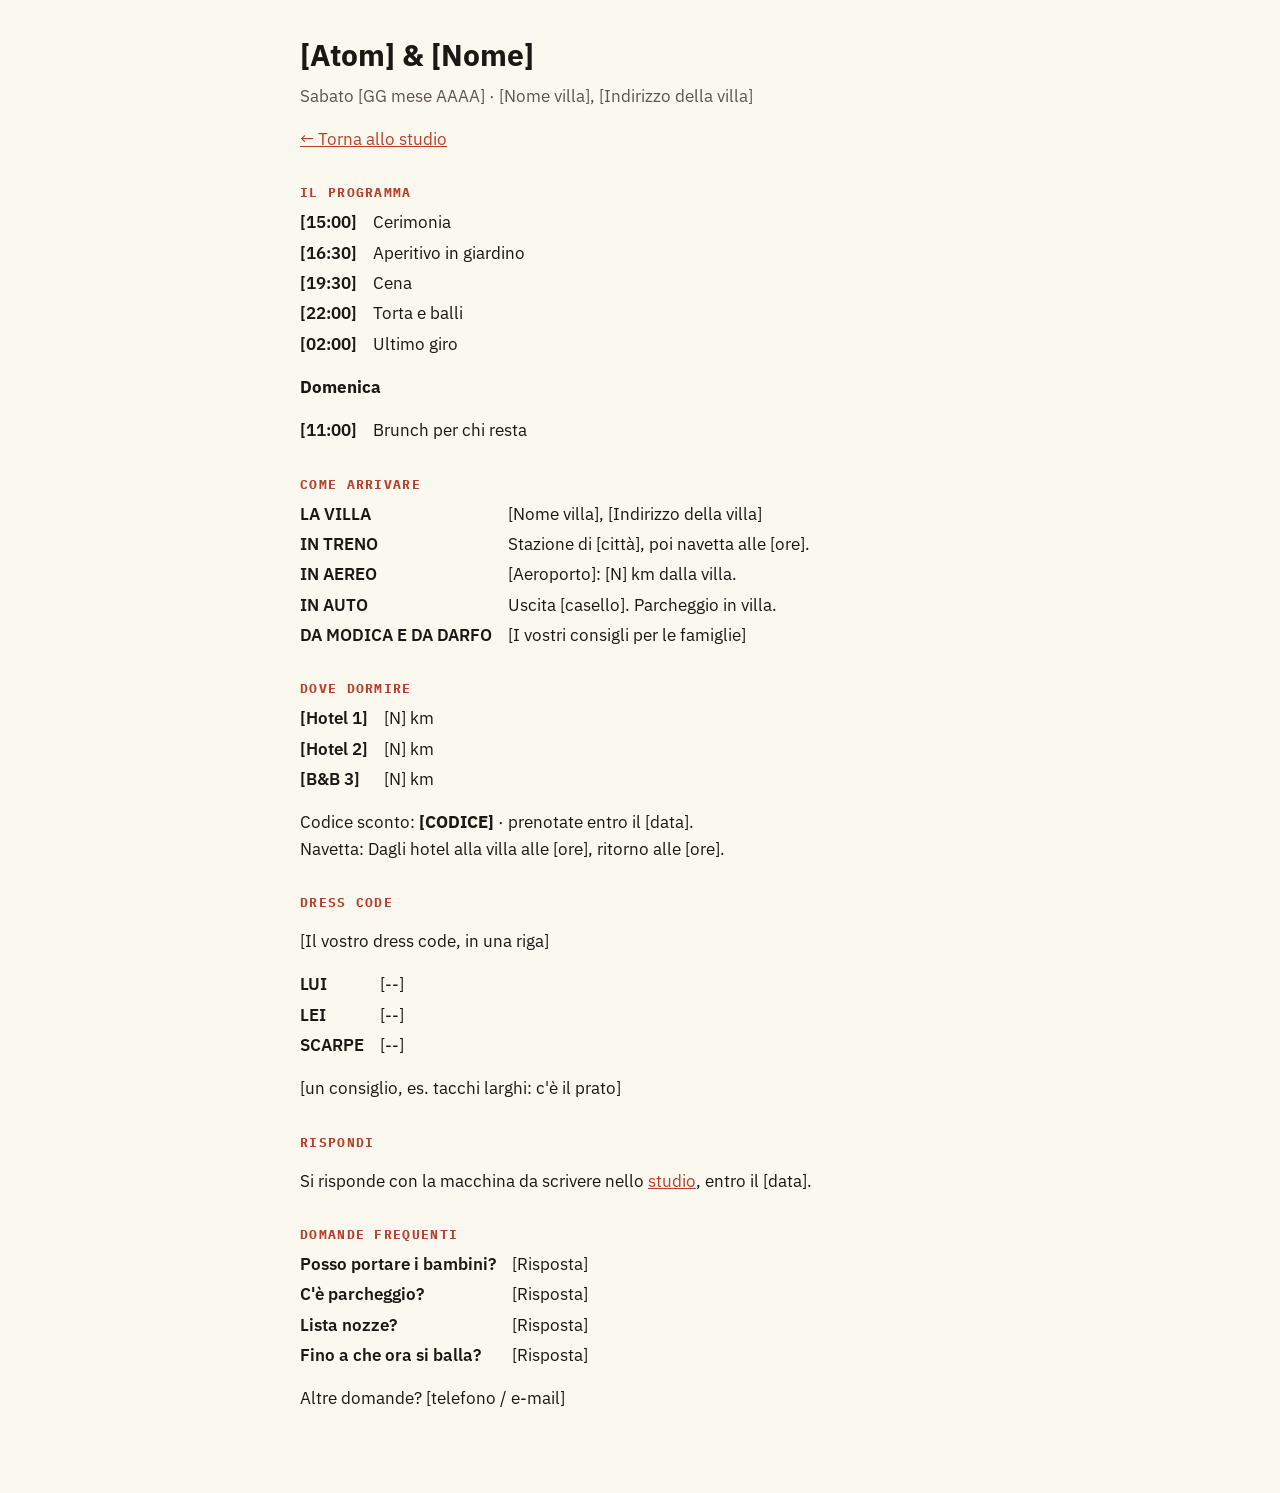
==== facts.html @ 19622ab1 "First build of Lo Scrittoio con Vista: ink-rendered study with typewriter RSVP, teletext TV, living " ====
<!doctype html>
<html lang="it">
<head>
<meta charset="utf-8">
<meta name="viewport" content="width=device-width,initial-scale=1">
<title>Solo i fatti</title>
<link rel="stylesheet" href="https://fonts.googleapis.com/css2?family=IBM+Plex+Mono:wght@500;700&family=IBM+Plex+Sans:wght@400;600&display=swap">
<style>
  :root { --ink: #1A1714; --paper: #FBF8F0; --accent: #B6402A; --dim: #5E544A; }
  body { margin: 0; background: var(--paper); color: var(--ink); font: 17px/1.55 'IBM Plex Sans', sans-serif; }
  main { max-width: 680px; margin: 0 auto; padding: 32px 16px 64px; }
  h1 { font-size: 30px; margin: 0 0 4px; }
  h2 { font: 700 13px 'IBM Plex Mono', monospace; letter-spacing: 0.1em; text-transform: uppercase; color: var(--accent); margin: 32px 0 8px; }
  dl { margin: 0; display: grid; grid-template-columns: max-content 1fr; gap: 4px 16px; }
  dt { font-weight: 600; } dd { margin: 0; }
  .lead { color: var(--dim); margin: 0; }
  a { color: var(--accent); }
</style>
</head>
<body>
<main id="facts"><p>Caricamento…</p></main>
<script type="module">
  import { WEDDING, PROGRAMME, TRAVEL, STAY, DRESS, FAQ } from './src/content.js';
  const e = (s) => String(s).replace(/[&<>]/g, (c) => ({ '&': '&amp;', '<': '&lt;', '>': '&gt;' }[c]));
  const dl = (rows) => `<dl>${rows.map(([a, b]) => `<dt>${e(a)}</dt><dd>${e(b)}</dd>`).join('')}</dl>`;
  document.getElementById('facts').innerHTML = `
    <h1>${e(WEDDING.names)}</h1>
    <p class="lead">${e(WEDDING.dateLong)} · ${e(WEDDING.villa)}, ${e(WEDDING.address)}</p>
    <p><a href="index.html">← Torna allo studio</a></p>
    <h2>Il programma</h2>${dl(PROGRAMME.saturday)}<p><b>Domenica</b></p>${dl(PROGRAMME.sunday)}
    <h2>Come arrivare</h2>${dl(TRAVEL)}
    <h2>Dove dormire</h2>${dl(STAY.hotels)}<p>Codice sconto: <b>${e(STAY.code)}</b> · prenotate entro il ${e(STAY.bookBy)}.<br>Navetta: ${e(STAY.shuttle)}</p>
    <h2>Dress code</h2><p>${e(DRESS.line)}</p>${dl(DRESS.rows)}<p>${e(DRESS.tip)}</p>
    <h2>Rispondi</h2><p>Si risponde con la macchina da scrivere nello <a href="index.html?focus=typewriter">studio</a>, entro il ${e(WEDDING.rsvpBy)}.</p>
    <h2>Domande frequenti</h2>${dl(FAQ)}
    <p>Altre domande? ${e(WEDDING.contact)}</p>`;
</script>
</body>
</html>
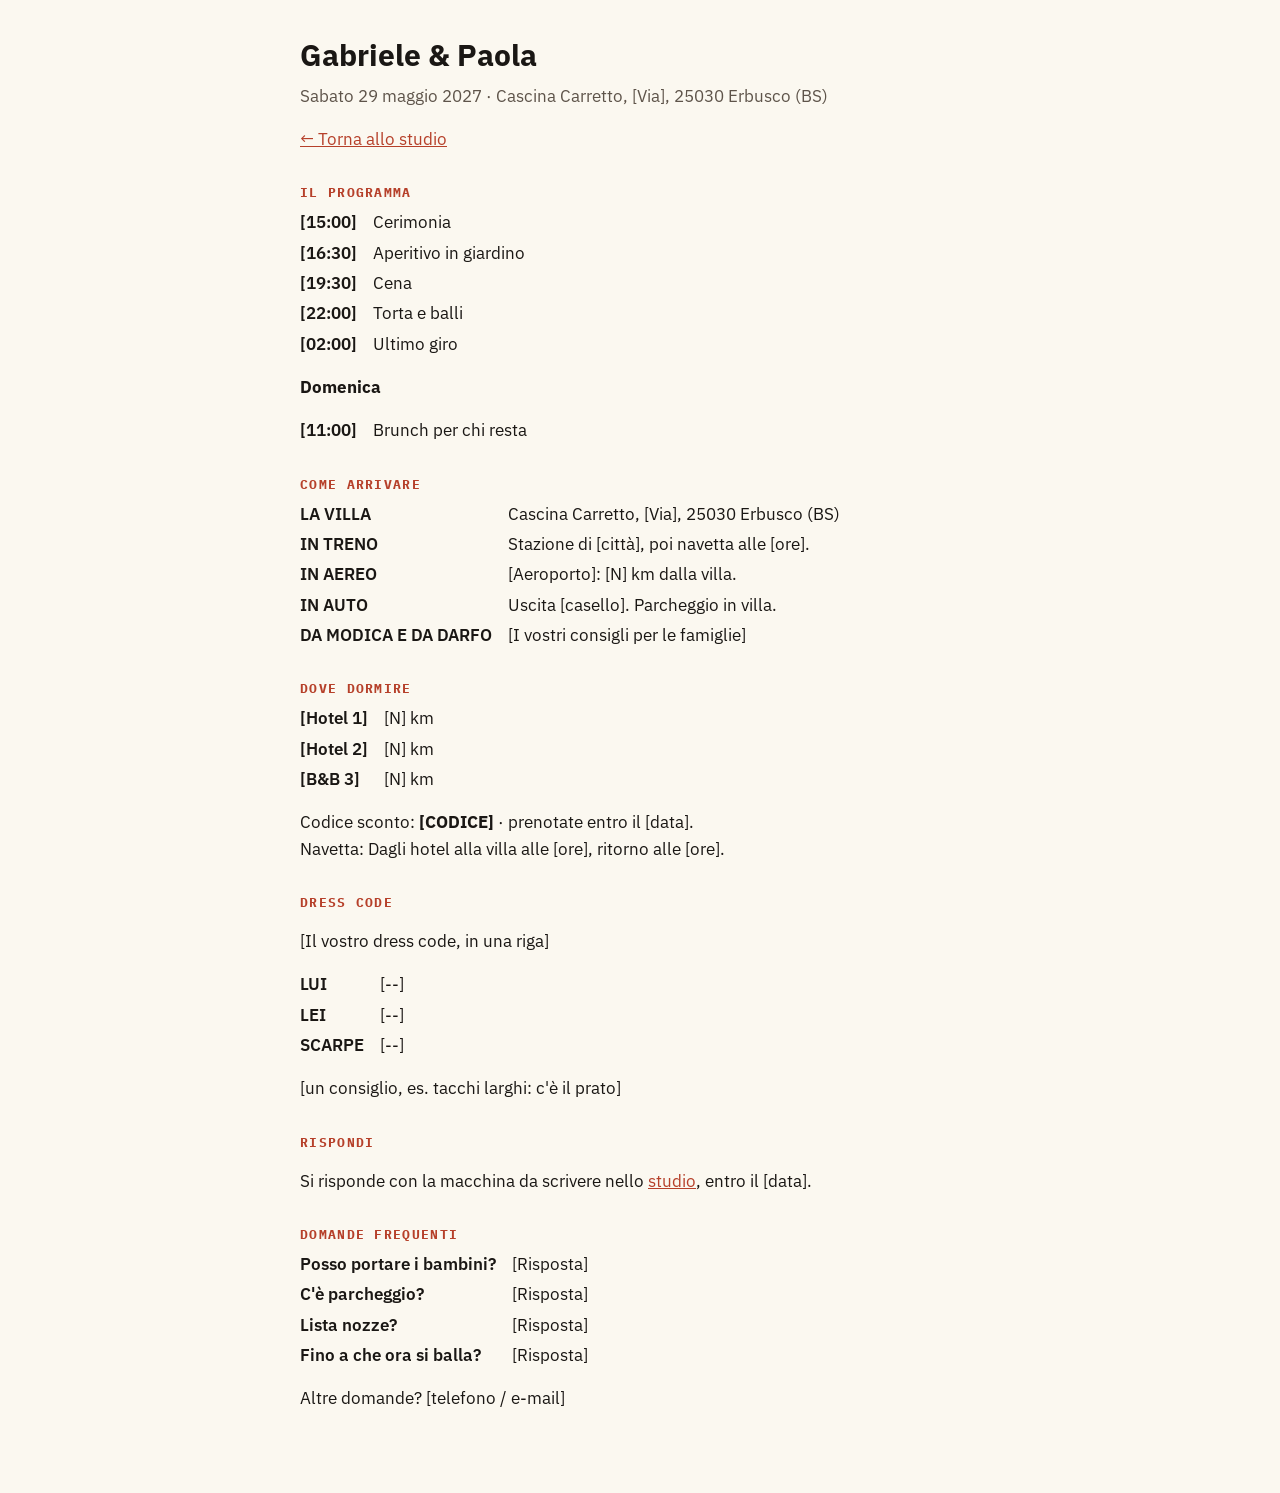
==== commit 4be9b48b: "Banner: Gabriele & Paola, sabato 29 maggio 2027, Cascina Carretto (Erbusco) Fill in names, date, ven" ====
--- a/facts.html
+++ b/facts.html
@@ -3,7 +3,12 @@
 <head>
 <meta charset="utf-8">
 <meta name="viewport" content="width=device-width,initial-scale=1">
-<title>Solo i fatti</title>
+<title>Gabriele &amp; Paola · Solo i fatti</title>
+<link rel="icon" href="favicon.ico" sizes="48x48">
+<link rel="icon" href="favicon.svg" type="image/svg+xml">
+<link rel="icon" href="assets/icons/favicon-32.png" type="image/png" sizes="32x32">
+<link rel="icon" href="assets/icons/favicon-16.png" type="image/png" sizes="16x16">
+<link rel="apple-touch-icon" href="assets/icons/apple-touch-icon.png">
 <link rel="stylesheet" href="https://fonts.googleapis.com/css2?family=IBM+Plex+Mono:wght@500;700&family=IBM+Plex+Sans:wght@400;600&display=swap">
 <style>
   :root { --ink: #1A1714; --paper: #FBF8F0; --accent: #B6402A; --dim: #5E544A; }
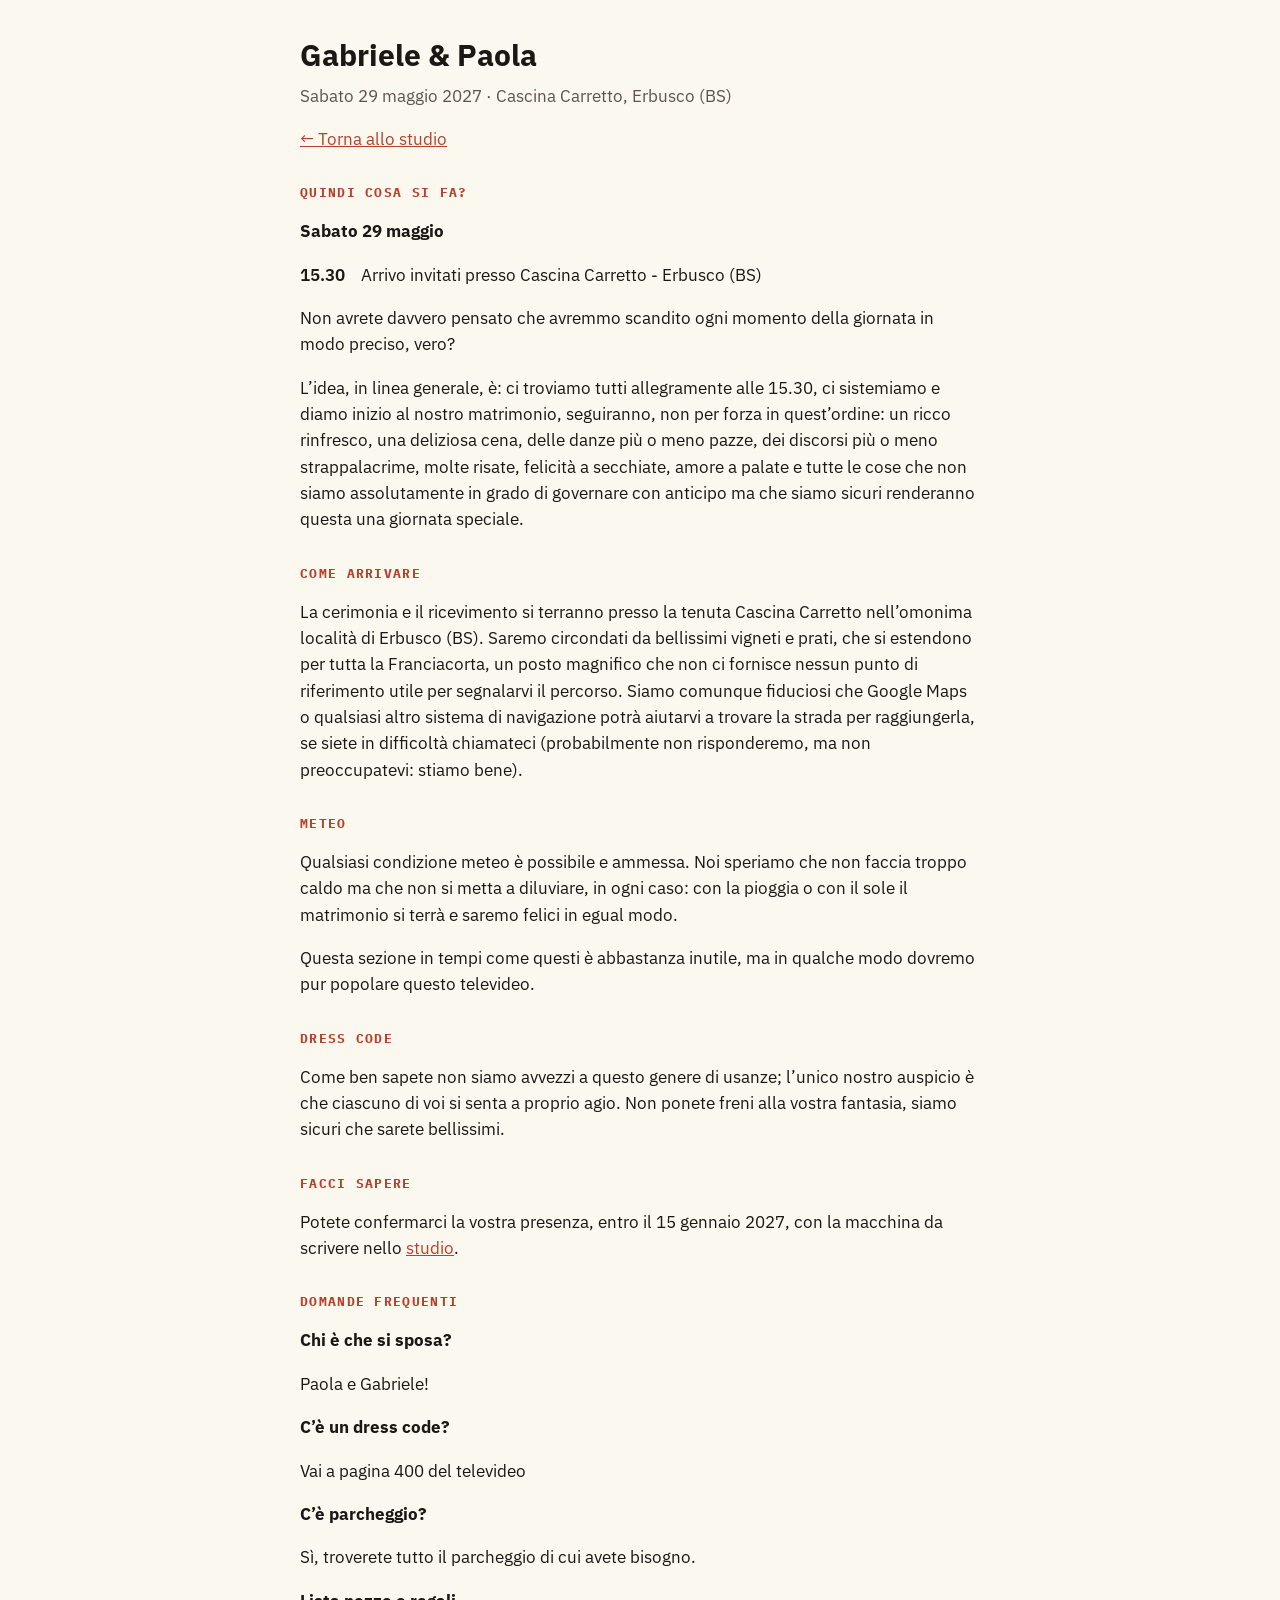
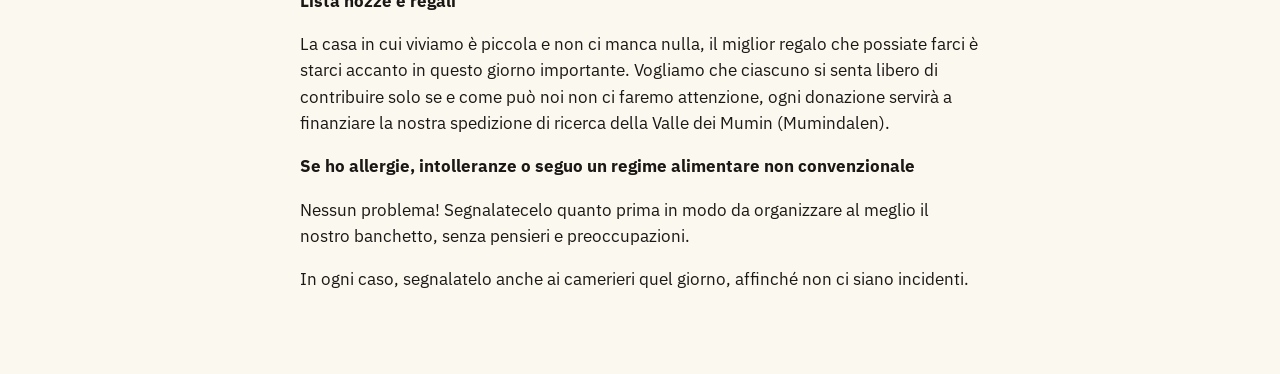
==== commit 0e425cb8: "Copy: the new texts for the televideo, the typewriter and LEGGIMI Televideo: new pages 101 (Quindi c" ====
--- a/facts.html
+++ b/facts.html
@@ -25,20 +25,21 @@
 <body>
 <main id="facts"><p>Caricamento…</p></main>
 <script type="module">
-  import { WEDDING, PROGRAMME, TRAVEL, STAY, DRESS, FAQ } from './src/content.js';
+  import { WEDDING, PROGRAMME, TRAVEL, WEATHER, DRESS, RSVP, FAQ } from './src/content.js';
   const e = (s) => String(s).replace(/[&<>]/g, (c) => ({ '&': '&amp;', '<': '&lt;', '>': '&gt;' }[c]));
   const dl = (rows) => `<dl>${rows.map(([a, b]) => `<dt>${e(a)}</dt><dd>${e(b)}</dd>`).join('')}</dl>`;
+  const ps = (list) => list.map((t) => `<p>${e(t)}</p>`).join('');
+  const sec = (s) => `<h2>${e(s.title)}</h2>${ps(s.text)}`;
   document.getElementById('facts').innerHTML = `
     <h1>${e(WEDDING.names)}</h1>
     <p class="lead">${e(WEDDING.dateLong)} · ${e(WEDDING.villa)}, ${e(WEDDING.address)}</p>
     <p><a href="index.html">← Torna allo studio</a></p>
-    <h2>Il programma</h2>${dl(PROGRAMME.saturday)}<p><b>Domenica</b></p>${dl(PROGRAMME.sunday)}
-    <h2>Come arrivare</h2>${dl(TRAVEL)}
-    <h2>Dove dormire</h2>${dl(STAY.hotels)}<p>Codice sconto: <b>${e(STAY.code)}</b> · prenotate entro il ${e(STAY.bookBy)}.<br>Navetta: ${e(STAY.shuttle)}</p>
-    <h2>Dress code</h2><p>${e(DRESS.line)}</p>${dl(DRESS.rows)}<p>${e(DRESS.tip)}</p>
-    <h2>Rispondi</h2><p>Si risponde con la macchina da scrivere nello <a href="index.html?focus=typewriter">studio</a>, entro il ${e(WEDDING.rsvpBy)}.</p>
-    <h2>Domande frequenti</h2>${dl(FAQ)}
-    <p>Altre domande? ${e(WEDDING.contact)}</p>`;
+    <h2>${e(PROGRAMME.title)}</h2><p><b>${e(PROGRAMME.day)}</b></p>${dl(PROGRAMME.rows)}${ps(PROGRAMME.text)}
+    ${sec(TRAVEL)}
+    ${sec(WEATHER)}
+    ${sec(DRESS)}
+    <h2>${e(RSVP.title)}</h2><p>Potete confermarci la vostra presenza, entro il ${e(WEDDING.rsvpBy)}, con la macchina da scrivere nello <a href="index.html?focus=typewriter">studio</a>.</p>
+    <h2>Domande frequenti</h2>${FAQ.map(([q, a]) => `<p><b>${e(q)}</b></p>${ps(a)}`).join('')}`;
 </script>
 </body>
 </html>
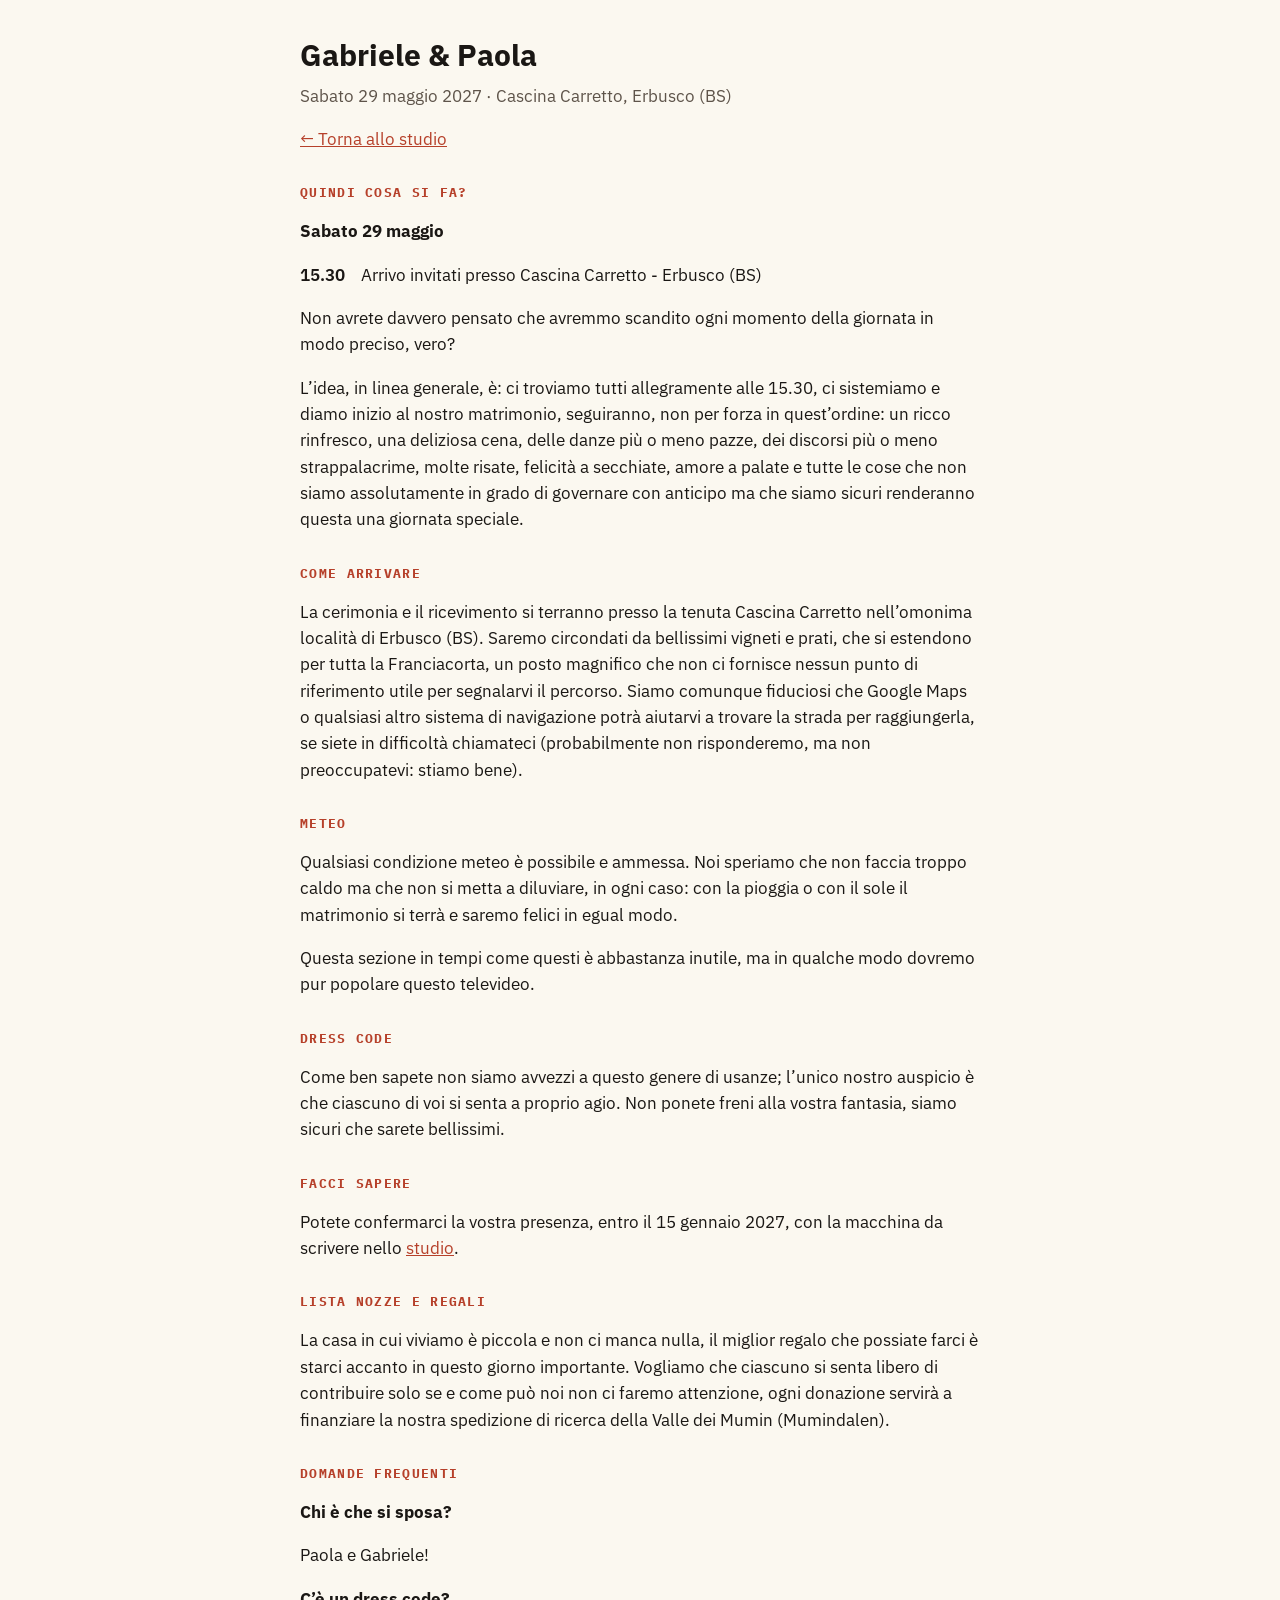
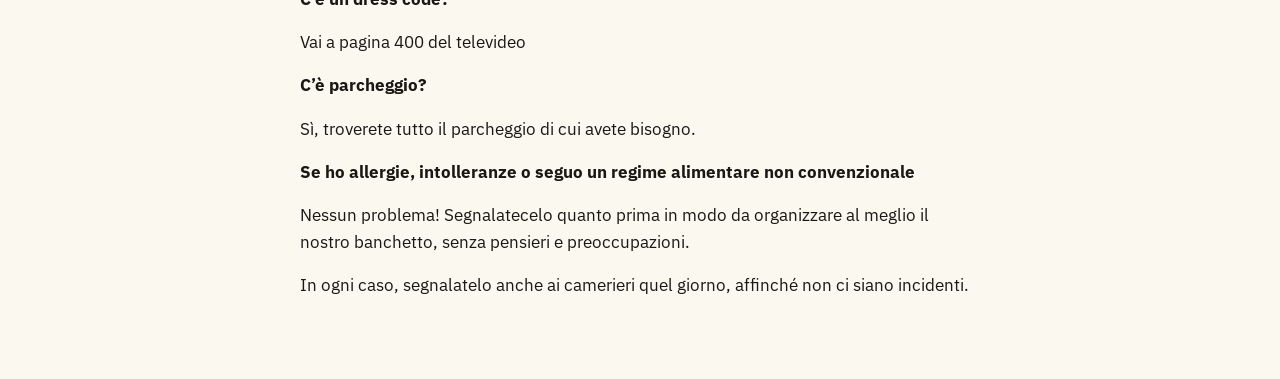
==== commit c0c6f154: "Make the gift list its own teletext page, 800, out of the FAQ It gets a line in the index (shortened" ====
--- a/facts.html
+++ b/facts.html
@@ -25,7 +25,7 @@
 <body>
 <main id="facts"><p>Caricamento…</p></main>
 <script type="module">
-  import { WEDDING, PROGRAMME, TRAVEL, WEATHER, DRESS, RSVP, FAQ } from './src/content.js';
+  import { WEDDING, PROGRAMME, TRAVEL, WEATHER, DRESS, RSVP, FAQ, GIFTS } from './src/content.js';
   const e = (s) => String(s).replace(/[&<>]/g, (c) => ({ '&': '&amp;', '<': '&lt;', '>': '&gt;' }[c]));
   const dl = (rows) => `<dl>${rows.map(([a, b]) => `<dt>${e(a)}</dt><dd>${e(b)}</dd>`).join('')}</dl>`;
   const ps = (list) => list.map((t) => `<p>${e(t)}</p>`).join('');
@@ -39,6 +39,7 @@
     ${sec(WEATHER)}
     ${sec(DRESS)}
     <h2>${e(RSVP.title)}</h2><p>Potete confermarci la vostra presenza, entro il ${e(WEDDING.rsvpBy)}, con la macchina da scrivere nello <a href="index.html?focus=typewriter">studio</a>.</p>
+    ${sec(GIFTS)}
     <h2>Domande frequenti</h2>${FAQ.map(([q, a]) => `<p><b>${e(q)}</b></p>${ps(a)}`).join('')}`;
 </script>
 </body>
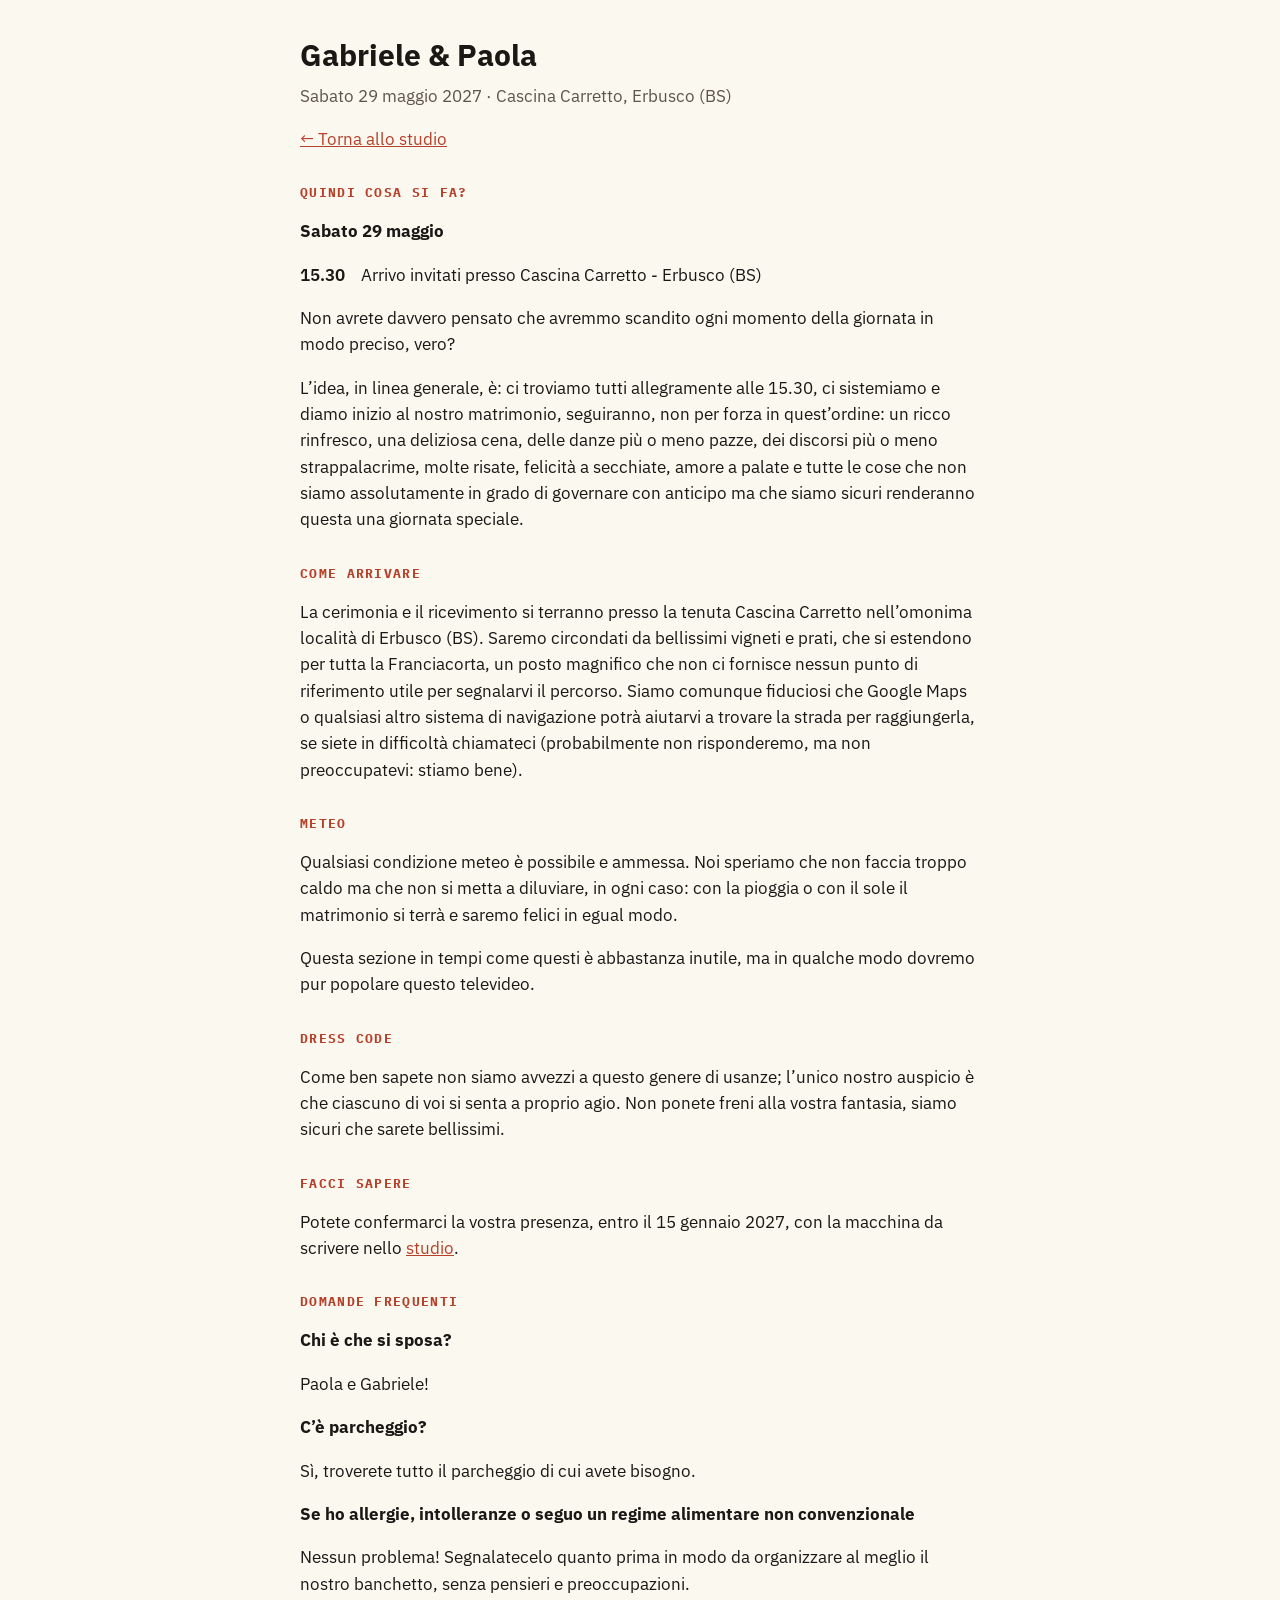
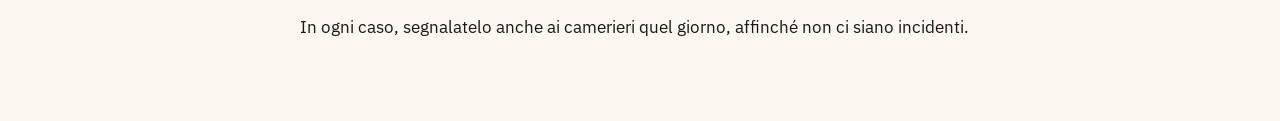
==== commit fa500baa: "Rename "Solo i fatti" to "Tutte le info (se sei di fretta)", drop the dress code FAQ there The plain" ====
--- a/facts.html
+++ b/facts.html
@@ -3,7 +3,7 @@
 <head>
 <meta charset="utf-8">
 <meta name="viewport" content="width=device-width,initial-scale=1">
-<title>Gabriele &amp; Paola · Solo i fatti</title>
+<title>Gabriele &amp; Paola · Tutte le info (se sei di fretta)</title>
 <link rel="icon" href="favicon.ico" sizes="48x48">
 <link rel="icon" href="favicon.svg" type="image/svg+xml">
 <link rel="icon" href="assets/icons/favicon-32.png" type="image/png" sizes="32x32">
@@ -25,11 +25,13 @@
 <body>
 <main id="facts"><p>Caricamento…</p></main>
 <script type="module">
-  import { WEDDING, PROGRAMME, TRAVEL, WEATHER, DRESS, RSVP, FAQ, GIFTS } from './src/content.js';
+  import { WEDDING, PROGRAMME, TRAVEL, WEATHER, DRESS, RSVP, FAQ } from './src/content.js';
   const e = (s) => String(s).replace(/[&<>]/g, (c) => ({ '&': '&amp;', '<': '&lt;', '>': '&gt;' }[c]));
   const dl = (rows) => `<dl>${rows.map(([a, b]) => `<dt>${e(a)}</dt><dd>${e(b)}</dd>`).join('')}</dl>`;
   const ps = (list) => list.map((t) => `<p>${e(t)}</p>`).join('');
   const sec = (s) => `<h2>${e(s.title)}</h2>${ps(s.text)}`;
+  // The dress code question only points the TV to page 400; here the dress code section is right above it.
+  const faq = FAQ.filter(([q]) => q !== 'C’è un dress code?');
   document.getElementById('facts').innerHTML = `
     <h1>${e(WEDDING.names)}</h1>
     <p class="lead">${e(WEDDING.dateLong)} · ${e(WEDDING.villa)}, ${e(WEDDING.address)}</p>
@@ -39,8 +41,7 @@
     ${sec(WEATHER)}
     ${sec(DRESS)}
     <h2>${e(RSVP.title)}</h2><p>Potete confermarci la vostra presenza, entro il ${e(WEDDING.rsvpBy)}, con la macchina da scrivere nello <a href="index.html?focus=typewriter">studio</a>.</p>
-    ${sec(GIFTS)}
-    <h2>Domande frequenti</h2>${FAQ.map(([q, a]) => `<p><b>${e(q)}</b></p>${ps(a)}`).join('')}`;
+    <h2>Domande frequenti</h2>${faq.map(([q, a]) => `<p><b>${e(q)}</b></p>${ps(a)}`).join('')}`;
 </script>
 </body>
 </html>
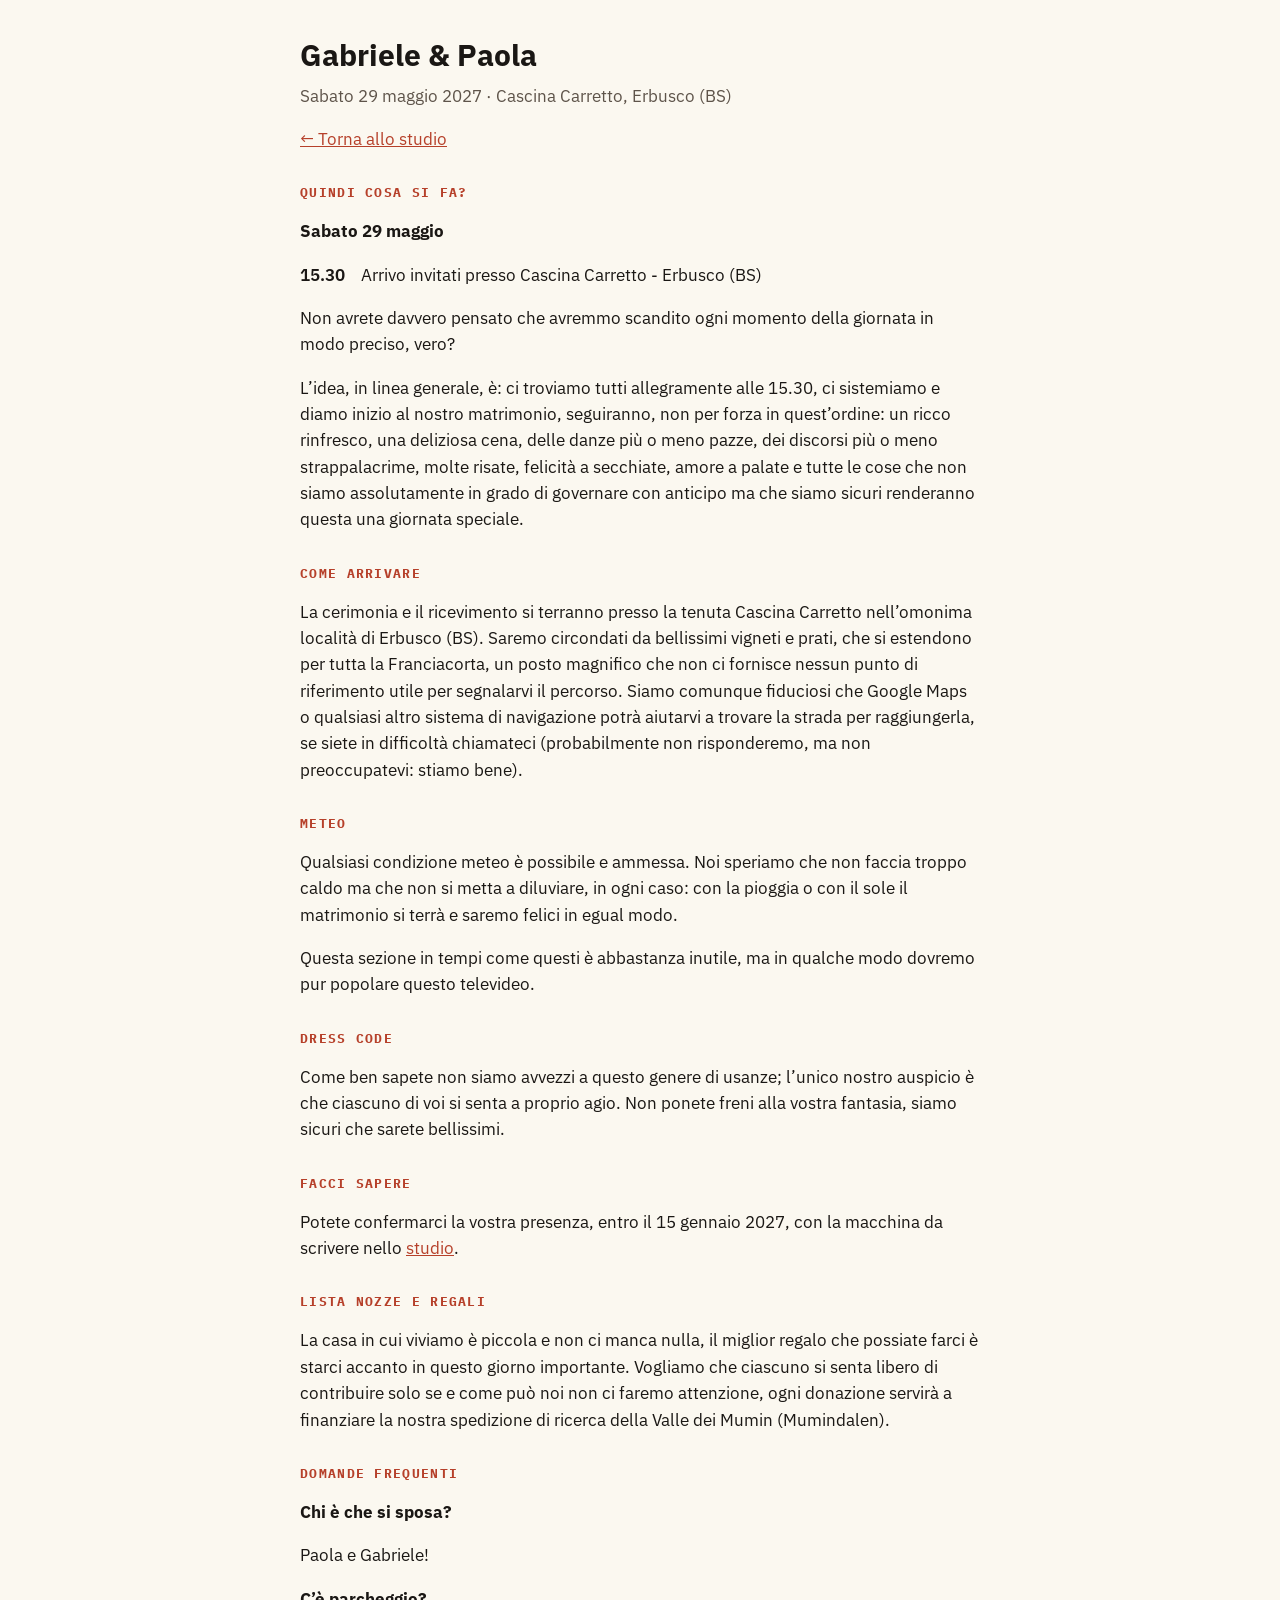
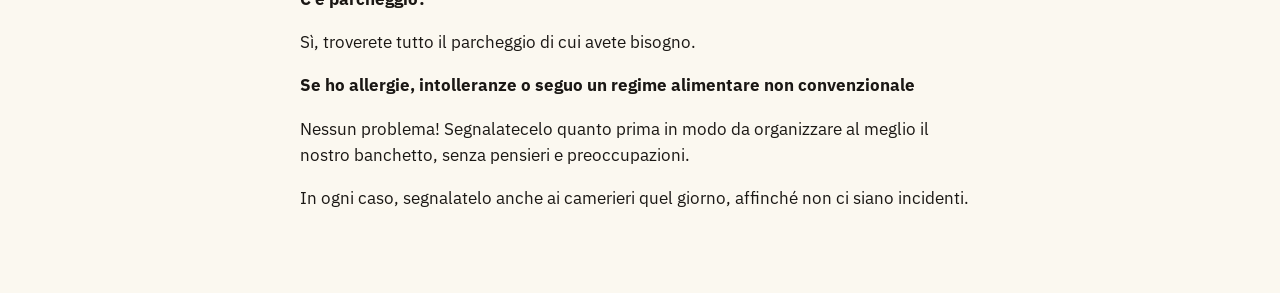
==== commit 01b612c5: "Merge remote-tracking branch 'origin/main' into gift-list-page # Conflicts: #	facts.html" ====
--- a/facts.html
+++ b/facts.html
@@ -25,7 +25,7 @@
 <body>
 <main id="facts"><p>Caricamento…</p></main>
 <script type="module">
-  import { WEDDING, PROGRAMME, TRAVEL, WEATHER, DRESS, RSVP, FAQ } from './src/content.js';
+  import { WEDDING, PROGRAMME, TRAVEL, WEATHER, DRESS, RSVP, FAQ, GIFTS } from './src/content.js';
   const e = (s) => String(s).replace(/[&<>]/g, (c) => ({ '&': '&amp;', '<': '&lt;', '>': '&gt;' }[c]));
   const dl = (rows) => `<dl>${rows.map(([a, b]) => `<dt>${e(a)}</dt><dd>${e(b)}</dd>`).join('')}</dl>`;
   const ps = (list) => list.map((t) => `<p>${e(t)}</p>`).join('');
@@ -41,6 +41,7 @@
     ${sec(WEATHER)}
     ${sec(DRESS)}
     <h2>${e(RSVP.title)}</h2><p>Potete confermarci la vostra presenza, entro il ${e(WEDDING.rsvpBy)}, con la macchina da scrivere nello <a href="index.html?focus=typewriter">studio</a>.</p>
+    ${sec(GIFTS)}
     <h2>Domande frequenti</h2>${faq.map(([q, a]) => `<p><b>${e(q)}</b></p>${ps(a)}`).join('')}`;
 </script>
 </body>
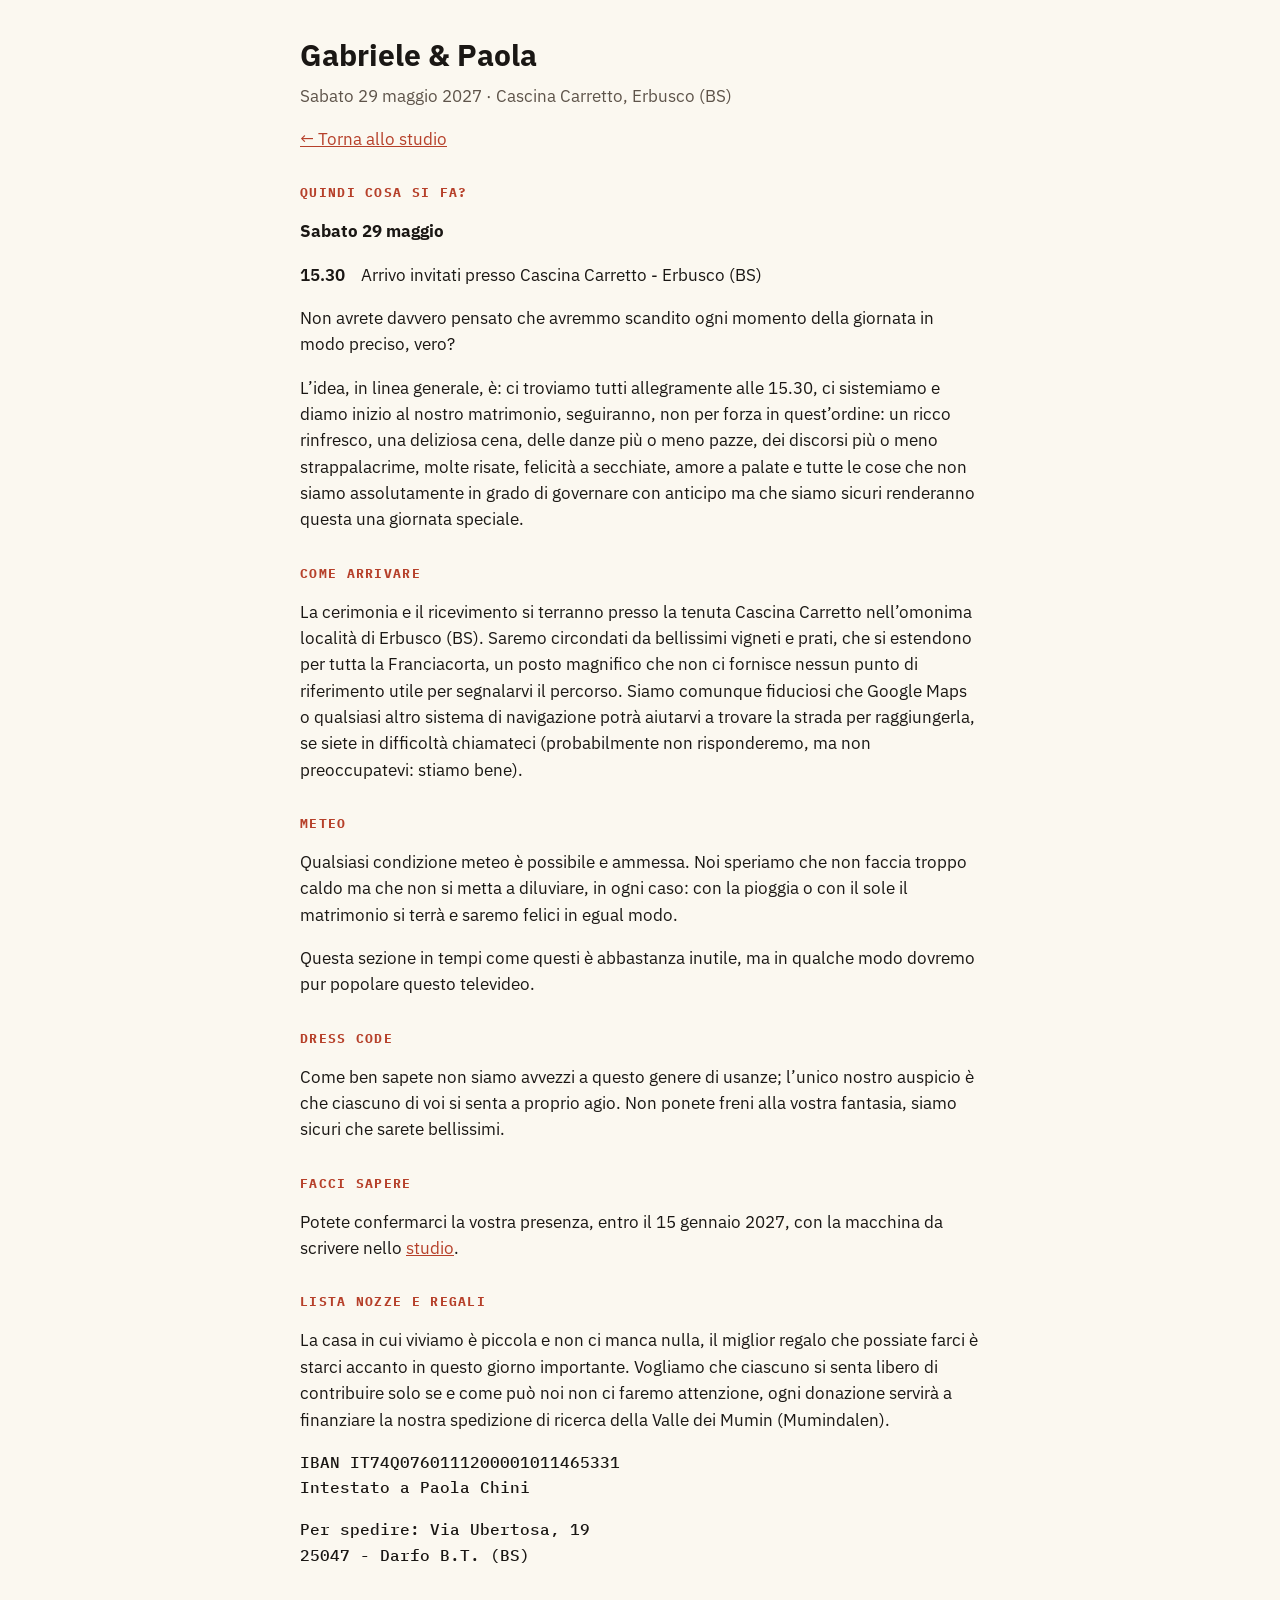
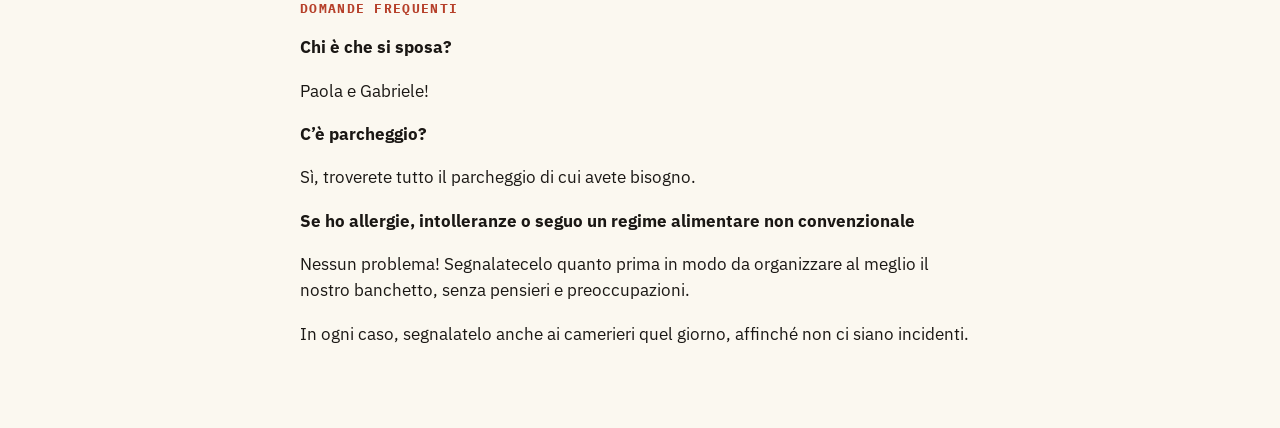
==== commit 27530b5e: "Gift list: add the IBAN and the shipping address to page 800 and to Tutte le info Co-Authored-By: Cl" ====
--- a/facts.html
+++ b/facts.html
@@ -19,6 +19,7 @@
   dl { margin: 0; display: grid; grid-template-columns: max-content 1fr; gap: 4px 16px; }
   dt { font-weight: 600; } dd { margin: 0; }
   .lead { color: var(--dim); margin: 0; }
+  .gift { font: 500 16px/1.6 'IBM Plex Mono', monospace; overflow-wrap: anywhere; }
   a { color: var(--accent); }
 </style>
 </head>
@@ -41,7 +42,7 @@
     ${sec(WEATHER)}
     ${sec(DRESS)}
     <h2>${e(RSVP.title)}</h2><p>Potete confermarci la vostra presenza, entro il ${e(WEDDING.rsvpBy)}, con la macchina da scrivere nello <a href="index.html?focus=typewriter">studio</a>.</p>
-    ${sec(GIFTS)}
+    ${sec(GIFTS)}${GIFTS.details.map((b) => `<p class="gift">${b.map(e).join('<br>')}</p>`).join('')}
     <h2>Domande frequenti</h2>${faq.map(([q, a]) => `<p><b>${e(q)}</b></p>${ps(a)}`).join('')}`;
 </script>
 </body>
